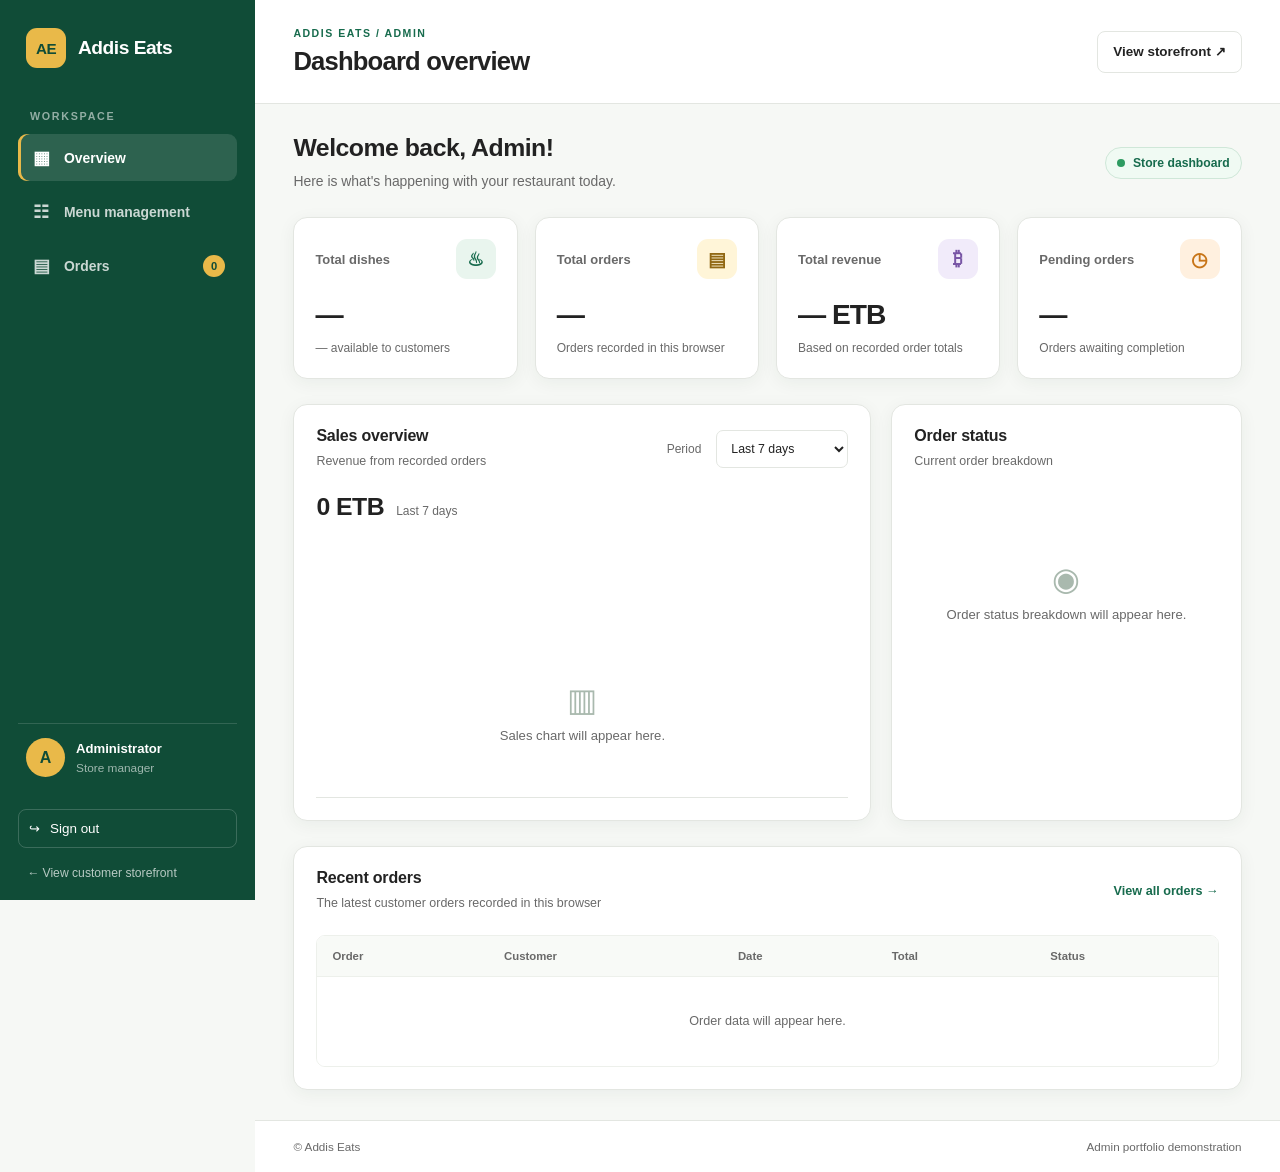
==== admin-dashboard.html @ 463037db "Build Addis Eats admin dashboard layout" ====
<!DOCTYPE html>
<html lang="en">
<head>
  <meta charset="UTF-8" />
  <meta name="viewport" content="width=device-width, initial-scale=1.0" />
  <meta
    name="description"
    content="Manage Addis Eats dishes, customer orders, and sales."
  />
  <meta name="theme-color" content="#176b4d" />

  <title>Admin Dashboard | Addis Eats</title>

  <link rel="stylesheet" href="css/admin.css" />
  <script src="js/admin.js" defer></script>
</head>

<body class="admin-dashboard-page">
  <div class="admin-dashboard-layout">

    <!-- SIDEBAR -->
    <aside class="dashboard-sidebar" id="dashboard-sidebar">
      <a class="admin-brand" href="index.html">
        <span class="brand-mark" aria-hidden="true">AE</span>
        <span>Addis Eats</span>
      </a>

      <div class="sidebar-label">WORKSPACE</div>

      <nav class="dashboard-nav" aria-label="Admin navigation">
        <a class="dashboard-nav-link active" href="#overview" data-admin-section="overview">
          <span aria-hidden="true">▦</span>
          <span>Overview</span>
        </a>

        <a class="dashboard-nav-link" href="#menu-management" data-admin-section="menu-management">
          <span aria-hidden="true">☷</span>
          <span>Menu management</span>
        </a>

        <a class="dashboard-nav-link" href="#order-management" data-admin-section="order-management">
          <span aria-hidden="true">▤</span>
          <span>Orders</span>
          <span class="sidebar-count" id="sidebar-pending-count">0</span>
        </a>
      </nav>

      <div class="sidebar-bottom">
        <div class="admin-profile">
          <div class="admin-avatar" aria-hidden="true">A</div>
          <div class="admin-profile-info">
            <strong id="sidebar-admin-name">Administrator</strong>
            <span>Store manager</span>
          </div>
        </div>

        <button class="sidebar-logout-button" id="admin-logout-button" type="button">
          <span aria-hidden="true">↪</span>
          Sign out
        </button>

        <a class="back-to-store-link" href="index.html">
          ← View customer storefront
        </a>
      </div>
    </aside>

    <!-- MAIN CONTENT -->
    <main class="dashboard-main">

      <header class="dashboard-topbar">
        <div class="dashboard-topbar-heading">
          <button
            class="mobile-menu-button"
            id="mobile-menu-button"
            type="button"
            aria-label="Open dashboard navigation"
            aria-controls="dashboard-sidebar"
            aria-expanded="false"
          >
            ☰
          </button>

          <div>
            <p class="eyebrow">ADDIS EATS / ADMIN</p>
            <h1 id="dashboard-page-title">Dashboard overview</h1>
          </div>
        </div>

        <div class="dashboard-topbar-actions">
          <span class="dashboard-date" id="dashboard-current-date"></span>
          <a class="view-store-button" href="index.html" target="_blank" rel="noopener noreferrer">
            View storefront ↗
          </a>
        </div>
      </header>

      <div class="dashboard-content">

        <!-- OVERVIEW -->
        <section
          class="admin-content-section active"
          id="overview"
          data-admin-panel="overview"
        >
          <div class="dashboard-welcome">
            <div>
              <h2>Welcome back, <span id="welcome-admin-name">Admin</span>!</h2>
              <p>Here is what's happening with your restaurant today.</p>
            </div>

            <span class="store-status">
              <span class="status-dot" aria-hidden="true"></span>
              Store dashboard
            </span>
          </div>

          <!-- SUMMARY CARDS -->
          <div class="dashboard-stats-grid">

            <article class="dashboard-stat-card">
              <div class="stat-card-top">
                <span class="stat-label">Total dishes</span>
                <span class="stat-icon green-icon" aria-hidden="true">♨</span>
              </div>
              <p class="stat-value" id="stat-total-dishes">—</p>
              <p class="stat-description">
                <span id="stat-active-dishes">—</span> available to customers
              </p>
            </article>

            <article class="dashboard-stat-card">
              <div class="stat-card-top">
                <span class="stat-label">Total orders</span>
                <span class="stat-icon gold-icon" aria-hidden="true">▤</span>
              </div>
              <p class="stat-value" id="stat-total-orders">—</p>
              <p class="stat-description">Orders recorded in this browser</p>
            </article>

            <article class="dashboard-stat-card">
              <div class="stat-card-top">
                <span class="stat-label">Total revenue</span>
                <span class="stat-icon purple-icon" aria-hidden="true">₿</span>
              </div>
              <p class="stat-value" id="stat-total-revenue">— ETB</p>
              <p class="stat-description">Based on recorded order totals</p>
            </article>

            <article class="dashboard-stat-card">
              <div class="stat-card-top">
                <span class="stat-label">Pending orders</span>
                <span class="stat-icon orange-icon" aria-hidden="true">◷</span>
              </div>
              <p class="stat-value" id="stat-pending-orders">—</p>
              <p class="stat-description">Orders awaiting completion</p>
            </article>

          </div>

          <!-- CHARTS -->
          <div class="dashboard-charts-grid">

            <article class="dashboard-panel sales-panel">
              <div class="panel-heading">
                <div>
                  <h3>Sales overview</h3>
                  <p>Revenue from recorded orders</p>
                </div>

                <label class="chart-filter-label" for="sales-chart-period">
                  Period
                </label>
                <select id="sales-chart-period">
                  <option value="7">Last 7 days</option>
                  <option value="30">Last 30 days</option>
                </select>
              </div>

              <div class="chart-summary">
                <p id="chart-total-revenue">0 ETB</p>
                <span id="chart-period-description">Last 7 days</span>
              </div>

              <div
                class="sales-chart"
                id="sales-chart"
                role="img"
                aria-label="Sales chart will appear when dashboard data is loaded"
              >
                <div class="chart-empty-state">
                  <span aria-hidden="true">▥</span>
                  <p>Sales chart will appear here.</p>
                </div>
              </div>
            </article>

            <article class="dashboard-panel order-status-panel">
              <div class="panel-heading">
                <div>
                  <h3>Order status</h3>
                  <p>Current order breakdown</p>
                </div>
              </div>

              <div
                class="order-status-chart"
                id="order-status-chart"
                role="img"
                aria-label="Order status chart will appear when dashboard data is loaded"
              >
                <div class="chart-empty-state">
                  <span aria-hidden="true">◉</span>
                  <p>Order status breakdown will appear here.</p>
                </div>
              </div>

              <div class="order-status-legend" id="order-status-legend"></div>
            </article>

          </div>

          <!-- RECENT ORDERS -->
          <article class="dashboard-panel recent-orders-panel">
            <div class="panel-heading">
              <div>
                <h3>Recent orders</h3>
                <p>The latest customer orders recorded in this browser</p>
              </div>

              <button
                class="text-action-button"
                type="button"
                data-open-admin-section="order-management"
              >
                View all orders →
              </button>
            </div>

            <div class="admin-table-wrapper">
              <table class="admin-table">
                <thead>
                  <tr>
                    <th scope="col">Order</th>
                    <th scope="col">Customer</th>
                    <th scope="col">Date</th>
                    <th scope="col">Total</th>
                    <th scope="col">Status</th>
                  </tr>
                </thead>
                <tbody id="recent-orders-table">
                  <tr>
                    <td colspan="5" class="table-empty-state">
                      Order data will appear here.
                    </td>
                  </tr>
                </tbody>
              </table>
            </div>
          </article>
        </section>

        <!-- MENU MANAGEMENT -->
        <section
          class="admin-content-section"
          id="menu-management"
          data-admin-panel="menu-management"
          hidden
        >
          <div class="section-intro">
            <div>
              <h2>Menu management</h2>
              <p>Add dishes, update prices, and control what customers can order.</p>
            </div>

            <button class="admin-primary-button" id="add-dish-button" type="button">
              <span aria-hidden="true">＋</span> Add dish
            </button>
          </div>

          <div class="menu-management-toolbar">
            <label class="admin-search-field">
              <span class="visually-hidden">Search dishes</span>
              <span aria-hidden="true">⌕</span>
              <input id="admin-menu-search" type="search" placeholder="Search dishes..." />
            </label>

            <label class="admin-select-field">
              <span class="visually-hidden">Filter dishes by category</span>
              <select id="admin-menu-category">
                <option value="all">All categories</option>
              </select>
            </label>

            <label class="admin-select-field">
              <span class="visually-hidden">Filter dishes by availability</span>
              <select id="admin-menu-availability">
                <option value="all">All availability</option>
                <option value="available">Available</option>
                <option value="disabled">Disabled</option>
              </select>
            </label>
          </div>

          <article class="dashboard-panel menu-table-panel">
            <div class="admin-table-wrapper">
              <table class="admin-table">
                <thead>
                  <tr>
                    <th scope="col">Dish</th>
                    <th scope="col">Category</th>
                    <th scope="col">Price</th>
                    <th scope="col">Availability</th>
                    <th scope="col">Actions</th>
                  </tr>
                </thead>
                <tbody id="admin-menu-table">
                  <tr>
                    <td colspan="5" class="table-empty-state">
                      Menu data will appear here.
                    </td>
                  </tr>
                </tbody>
              </table>
            </div>

            <div class="table-footer">
              <span id="admin-menu-count">0 dishes</span>
            </div>
          </article>
        </section>

        <!-- ORDER MANAGEMENT -->
        <section
          class="admin-content-section"
          id="order-management"
          data-admin-panel="order-management"
          hidden
        >
          <div class="section-intro">
            <div>
              <h2>Order management</h2>
              <p>Review orders and update their progress from preparation to delivery.</p>
            </div>

            <button class="admin-secondary-button" id="refresh-orders-button" type="button">
              ↻ Refresh orders
            </button>
          </div>

          <div class="order-management-summary">
            <div class="mini-summary-card">
              <span>Total orders</span>
              <strong id="orders-summary-total">0</strong>
            </div>
            <div class="mini-summary-card">
              <span>Pending</span>
              <strong id="orders-summary-pending">0</strong>
            </div>
            <div class="mini-summary-card">
              <span>Preparing</span>
              <strong id="orders-summary-preparing">0</strong>
            </div>
            <div class="mini-summary-card">
              <span>Completed</span>
              <strong id="orders-summary-completed">0</strong>
            </div>
          </div>

          <div class="menu-management-toolbar">
            <label class="admin-search-field">
              <span class="visually-hidden">Search orders</span>
              <span aria-hidden="true">⌕</span>
              <input id="admin-order-search" type="search" placeholder="Search order or customer..." />
            </label>

            <label class="admin-select-field">
              <span class="visually-hidden">Filter orders by status</span>
              <select id="admin-order-status-filter">
                <option value="all">All statuses</option>
                <option value="pending">Pending</option>
                <option value="preparing">Preparing</option>
                <option value="ready">Ready</option>
                <option value="delivered">Delivered</option>
                <option value="cancelled">Cancelled</option>
              </select>
            </label>
          </div>

          <article class="dashboard-panel orders-table-panel">
            <div class="admin-table-wrapper">
              <table class="admin-table">
                <thead>
                  <tr>
                    <th scope="col">Order</th>
                    <th scope="col">Customer</th>
                    <th scope="col">Items</th>
                    <th scope="col">Date</th>
                    <th scope="col">Total</th>
                    <th scope="col">Status</th>
                    <th scope="col">Update status</th>
                  </tr>
                </thead>
                <tbody id="admin-orders-table">
                  <tr>
                    <td colspan="7" class="table-empty-state">
                      Order data will appear here.
                    </td>
                  </tr>
                </tbody>
              </table>
            </div>
          </article>
        </section>

      </div>

      <footer class="dashboard-footer">
        <span>© <span id="dashboard-year"></span> Addis Eats</span>
        <span>Admin portfolio demonstration</span>
      </footer>
    </main>
  </div>

  <!-- ADD / EDIT DISH DIALOG -->
  <dialog class="admin-dialog" id="dish-dialog" aria-labelledby="dish-dialog-title">
    <form id="dish-form" class="admin-dialog-form">
      <div class="dialog-heading">
        <div>
          <p class="eyebrow">MENU MANAGEMENT</p>
          <h2 id="dish-dialog-title">Add a dish</h2>
        </div>

        <button
          class="dialog-close-button"
          id="close-dish-dialog"
          type="button"
          aria-label="Close dish form"
        >
          ×
        </button>
      </div>

      <input id="dish-id" name="id" type="hidden" />

      <div class="admin-field">
        <label for="dish-name">Dish name</label>
        <input id="dish-name" name="name" type="text" maxlength="100" required />
      </div>

      <div class="admin-field">
        <label for="dish-description">Description</label>
        <textarea id="dish-description" name="description" rows="3" maxlength="500" required></textarea>
      </div>

      <div class="admin-form-row">
        <div class="admin-field">
          <label for="dish-price">Price (ETB)</label>
          <input id="dish-price" name="price" type="number" min="0.01" step="0.01" required />
        </div>

        <div class="admin-field">
          <label for="dish-category">Category</label>
          <input
            id="dish-category"
            name="category"
            type="text"
            list="dish-category-options"
            maxlength="60"
            required
          />
          <datalist id="dish-category-options">
            <option value="fasting"></option>
            <option value="traditional"></option>
            <option value="breakfast"></option>
            <option value="snacks"></option>
            <option value="fast-food"></option>
            <option value="drinks"></option>
          </datalist>
        </div>
      </div>

      <div class="admin-field">
        <label for="dish-image">Image path or URL</label>
        <input
          id="dish-image"
          name="image"
          type="text"
          maxlength="500"
          placeholder="images/shiro.png"
          required
        />
        <p class="field-hint">Use an existing project image path, such as images/shiro.png.</p>
      </div>

      <label class="admin-checkbox-field">
        <input id="dish-spicy" name="spicy" type="checkbox" />
        <span>Mark this dish as spicy</span>
      </label>

      <div class="dialog-actions">
        <button class="admin-secondary-button" id="cancel-dish-button" type="button">
          Cancel
        </button>
        <button class="admin-primary-button" type="submit">
          Save dish
        </button>
      </div>
    </form>
  </dialog>

  <!-- FEEDBACK MESSAGE -->
  <div class="admin-toast" id="admin-toast" role="status" aria-live="polite" hidden></div>

</body>
</html>
---- css/admin.css ----
:root {
  --admin-green: #176b4d;
  --admin-green-dark: #104c37;
  --admin-green-light: #e8f3ed;
  --admin-gold: #e9b949;
  --admin-cream: #fffaf0;
  --admin-text: #222222;
  --admin-muted: #696969;
  --admin-border: #e3e6e1;
  --admin-white: #ffffff;
  --admin-danger: #b42318;
  --admin-danger-light: #fff1f0;
  --admin-orange: #c87518;
  --admin-purple: #7855a5;
  --admin-radius: 14px;
  --admin-shadow: 0 4px 18px rgba(25, 50, 35, 0.055);
}

* {
  box-sizing: border-box;
}

html {
  min-height: 100%;
  scroll-behavior: smooth;
}

body {
  min-height: 100vh;
  margin: 0;
  font-family: Arial, Helvetica, sans-serif;
  color: var(--admin-text);
  background: var(--admin-cream);
}

button,
input,
select,
textarea {
  font: inherit;
}

button,
select {
  cursor: pointer;
}

button:disabled {
  cursor: not-allowed;
  opacity: 0.65;
}

a {
  color: var(--admin-green);
  text-decoration: none;
}

a:hover {
  text-decoration: underline;
}

button:focus-visible,
a:focus-visible,
input:focus-visible,
select:focus-visible,
textarea:focus-visible {
  outline: 3px solid var(--admin-gold);
  outline-offset: 3px;
}

[hidden] {
  display: none !important;
}

.visually-hidden {
  position: absolute;
  width: 1px;
  height: 1px;
  padding: 0;
  overflow: hidden;
  clip: rect(0, 0, 0, 0);
  white-space: nowrap;
  border: 0;
}

/* =================================
   SHARED BRAND AND TEXT
================================= */

.admin-brand {
  display: inline-flex;
  align-items: center;
  gap: 12px;
  width: fit-content;
  color: var(--admin-white);
  font-size: 1.35rem;
  font-weight: 800;
  letter-spacing: -0.5px;
}

.admin-brand:hover {
  text-decoration: none;
}

.brand-mark {
  display: grid;
  width: 44px;
  height: 44px;
  flex-shrink: 0;
  place-items: center;
  border-radius: 13px;
  color: var(--admin-green-dark);
  background: var(--admin-gold);
  font-size: 0.95rem;
  font-weight: 900;
}

.eyebrow {
  margin: 0 0 14px;
  color: var(--admin-green);
  font-size: 0.75rem;
  font-weight: 800;
  letter-spacing: 2px;
}

/* =================================
   ADMIN LOGIN PAGE
================================= */

.admin-login-layout {
  display: grid;
  grid-template-columns: minmax(320px, 0.9fr) minmax(420px, 1.1fr);
  min-height: 100vh;
}

.admin-brand-panel {
  display: flex;
  flex-direction: column;
  justify-content: space-between;
  padding: 48px clamp(28px, 5vw, 76px);
  color: var(--admin-white);
  background:
    radial-gradient(
      circle at 85% 15%,
      rgba(233, 185, 73, 0.2),
      transparent 32%
    ),
    linear-gradient(145deg, var(--admin-green), var(--admin-green-dark));
}

.brand-message {
  max-width: 490px;
  margin: 70px 0;
}

.brand-message .eyebrow {
  color: var(--admin-gold);
}

.brand-message h1 {
  margin: 0 0 22px;
  font-size: clamp(2.5rem, 4vw, 4.2rem);
  line-height: 1.12;
  letter-spacing: -2px;
}

.brand-message > p:last-child {
  max-width: 390px;
  color: rgba(255, 255, 255, 0.8);
  font-size: 1.05rem;
  line-height: 1.8;
}

.brand-footer {
  margin: 0;
  color: rgba(255, 255, 255, 0.7);
  font-size: 0.84rem;
  line-height: 1.6;
}

.admin-form-panel {
  display: flex;
  flex-direction: column;
  align-items: center;
  justify-content: center;
  padding: 48px 28px 24px;
}

.admin-login-card {
  width: 100%;
  max-width: 430px;
}

.mobile-brand {
  display: none;
  margin-bottom: 35px;
  font-size: 0.9rem;
  font-weight: 700;
}

.admin-icon {
  display: grid;
  width: 54px;
  height: 54px;
  margin-bottom: 28px;
  place-items: center;
  border: 1px solid rgba(23, 107, 77, 0.18);
  border-radius: 16px;
  color: var(--admin-green);
  background: rgba(23, 107, 77, 0.08);
  font-size: 1.6rem;
  font-weight: 800;
}

.admin-login-card h2 {
  margin: 0 0 12px;
  font-size: clamp(1.8rem, 3vw, 2.3rem);
  letter-spacing: -1px;
}

.form-intro {
  margin: 0 0 26px;
  color: var(--admin-muted);
  font-size: 0.95rem;
  line-height: 1.7;
}

.admin-demo-box {
  margin-bottom: 26px;
  padding: 17px 19px;
  border: 1px solid rgba(23, 107, 77, 0.2);
  border-radius: 13px;
  background: rgba(23, 107, 77, 0.055);
}

.admin-demo-box p {
  margin: 7px 0;
  font-size: 0.9rem;
  line-height: 1.5;
}

.admin-demo-box .demo-heading {
  margin-top: 0;
  margin-bottom: 12px;
  color: var(--admin-green);
  font-weight: 800;
}

.admin-demo-box code {
  padding: 3px 7px;
  border-radius: 5px;
  background: rgba(23, 107, 77, 0.09);
  font-family: Consolas, monospace;
  font-size: 0.88rem;
  font-weight: 700;
  overflow-wrap: anywhere;
}

.admin-demo-box .demo-note {
  margin-top: 12px;
  margin-bottom: 0;
  color: var(--admin-muted);
  font-size: 0.78rem;
  line-height: 1.6;
}

.admin-field {
  min-width: 0;
  margin-bottom: 19px;
}

.admin-field label {
  display: block;
  margin-bottom: 8px;
  font-size: 0.88rem;
  font-weight: 700;
}

.admin-field input,
.admin-field select,
.admin-field textarea {
  display: block;
  width: 100%;
  min-height: 46px;
  padding: 12px 14px;
  border: 1px solid var(--admin-border);
  border-radius: 9px;
  outline: none;
  color: var(--admin-text);
  background: var(--admin-white);
  font-size: 0.92rem;
  transition: border-color 0.2s, box-shadow 0.2s;
}

.admin-field textarea {
  min-height: 95px;
  resize: vertical;
}

.admin-field input::placeholder,
.admin-search-field input::placeholder {
  color: #999999;
}

.admin-field input:focus,
.admin-field select:focus,
.admin-field textarea:focus {
  border-color: var(--admin-green);
  box-shadow: 0 0 0 3px rgba(23, 107, 77, 0.12);
}

.admin-submit-button {
  display: flex;
  align-items: center;
  justify-content: space-between;
  gap: 12px;
  width: 100%;
  min-height: 51px;
  margin-top: 8px;
  padding: 14px 17px;
  border: 0;
  border-radius: 9px;
  color: var(--admin-white);
  background: var(--admin-green);
  cursor: pointer;
  font-size: 0.94rem;
  font-weight: 800;
  transition: background 0.2s, transform 0.2s;
}

.admin-submit-button:hover {
  background: var(--admin-green-dark);
}

.admin-submit-button:active {
  transform: translateY(1px);
}

.admin-error {
  margin: 0 0 14px;
  padding: 11px 13px;
  border: 1px solid #f2c7c4;
  border-radius: 8px;
  color: var(--admin-danger);
  background: var(--admin-danger-light);
  font-size: 0.88rem;
  line-height: 1.5;
}

.admin-back-link {
  margin: 25px 0 0;
  color: var(--admin-muted);
  font-size: 0.85rem;
  line-height: 1.7;
  text-align: center;
}

.admin-back-link a {
  font-weight: 700;
}

.security-note {
  margin: 42px 0 0;
  color: var(--admin-muted);
  font-size: 0.76rem;
  text-align: center;
}

/* =================================
   DASHBOARD LAYOUT
================================= */

.admin-dashboard-page {
  background: #f6f8f5;
}

.admin-dashboard-layout {
  display: grid;
  grid-template-columns: 255px minmax(0, 1fr);
  min-height: 100vh;
}

.dashboard-sidebar {
  position: sticky;
  top: 0;
  display: flex;
  flex-direction: column;
  align-self: start;
  width: 255px;
  height: 100vh;
  padding: 28px 18px 20px;
  overflow-y: auto;
  color: var(--admin-white);
  background: var(--admin-green-dark);
}

.dashboard-sidebar .admin-brand {
  margin: 0 8px 42px;
  font-size: 1.2rem;
}

.dashboard-sidebar .brand-mark {
  width: 40px;
  height: 40px;
  border-radius: 11px;
}

.sidebar-label {
  margin: 0 12px 12px;
  color: rgba(255, 255, 255, 0.55);
  font-size: 0.67rem;
  font-weight: 800;
  letter-spacing: 1.7px;
}

.dashboard-nav {
  display: grid;
  gap: 7px;
}

.dashboard-nav-link {
  display: flex;
  align-items: center;
  gap: 12px;
  min-height: 47px;
  padding: 12px;
  border-radius: 9px;
  color: rgba(255, 255, 255, 0.78);
  font-size: 0.87rem;
  font-weight: 600;
  transition: color 0.2s, background 0.2s;
}

.dashboard-nav-link > span:first-child {
  display: grid;
  width: 22px;
  place-items: center;
  font-size: 1.15rem;
}

.dashboard-nav-link:hover,
.dashboard-nav-link.active {
  color: var(--admin-white);
  background: rgba(255, 255, 255, 0.12);
  text-decoration: none;
}

.dashboard-nav-link.active {
  box-shadow: inset 3px 0 0 var(--admin-gold);
}

.sidebar-count {
  display: grid;
  min-width: 22px;
  height: 22px;
  margin-left: auto;
  padding: 0 5px;
  place-items: center;
  border-radius: 20px;
  color: var(--admin-green-dark);
  background: var(--admin-gold);
  font-size: 0.7rem;
  font-weight: 800;
}

.sidebar-bottom {
  display: grid;
  gap: 18px;
  margin-top: auto;
  padding-top: 30px;
}

.admin-profile {
  display: flex;
  align-items: center;
  gap: 11px;
  padding: 14px 8px;
  border-top: 1px solid rgba(255, 255, 255, 0.14);
}

.admin-avatar {
  display: grid;
  width: 39px;
  height: 39px;
  flex-shrink: 0;
  place-items: center;
  border-radius: 50%;
  color: var(--admin-green-dark);
  background: var(--admin-gold);
  font-weight: 900;
}

.admin-profile-info {
  display: grid;
  gap: 5px;
  min-width: 0;
}

.admin-profile-info strong {
  overflow: hidden;
  color: var(--admin-white);
  font-size: 0.82rem;
  text-overflow: ellipsis;
  white-space: nowrap;
}

.admin-profile-info span {
  color: rgba(255, 255, 255, 0.6);
  font-size: 0.74rem;
}

.sidebar-logout-button {
  display: flex;
  align-items: center;
  gap: 10px;
  padding: 11px 10px;
  border: 1px solid rgba(255, 255, 255, 0.18);
  border-radius: 8px;
  color: var(--admin-white);
  background: transparent;
  text-align: left;
  font-size: 0.84rem;
}

.sidebar-logout-button:hover {
  background: rgba(255, 255, 255, 0.1);
}

.back-to-store-link {
  padding: 0 9px;
  color: rgba(255, 255, 255, 0.7);
  font-size: 0.76rem;
}

.back-to-store-link:hover {
  color: var(--admin-white);
}

.dashboard-main {
  display: flex;
  flex-direction: column;
  min-width: 0;
  min-height: 100vh;
}

.dashboard-topbar {
  display: flex;
  align-items: center;
  justify-content: space-between;
  gap: 20px;
  min-height: 104px;
  padding: 22px clamp(22px, 3vw, 44px);
  border-bottom: 1px solid var(--admin-border);
  background: var(--admin-white);
}

.dashboard-topbar-heading {
  display: flex;
  align-items: center;
  gap: 14px;
  min-width: 0;
}

.dashboard-topbar .eyebrow {
  margin-bottom: 8px;
  font-size: 0.66rem;
  letter-spacing: 1.5px;
}

.dashboard-topbar h1 {
  margin: 0;
  font-size: clamp(1.35rem, 2vw, 1.8rem);
  letter-spacing: -0.8px;
}

.dashboard-topbar-actions {
  display: flex;
  align-items: center;
  justify-content: flex-end;
  gap: 15px;
}

.dashboard-date {
  color: var(--admin-muted);
  font-size: 0.8rem;
  white-space: nowrap;
}

.view-store-button,
.admin-secondary-button,
.admin-primary-button {
  display: inline-flex;
  align-items: center;
  justify-content: center;
  gap: 8px;
  min-height: 42px;
  padding: 10px 15px;
  border: 1px solid transparent;
  border-radius: 8px;
  font-size: 0.84rem;
  font-weight: 700;
  transition: background 0.2s, border-color 0.2s;
}

.view-store-button {
  border-color: var(--admin-border);
  color: var(--admin-text);
  background: var(--admin-white);
  white-space: nowrap;
}

.view-store-button:hover,
.admin-secondary-button:hover {
  border-color: #b7c8bd;
  background: #f6f8f5;
  text-decoration: none;
}

.admin-primary-button {
  border-color: var(--admin-green);
  color: var(--admin-white);
  background: var(--admin-green);
}

.admin-primary-button:hover {
  border-color: var(--admin-green-dark);
  background: var(--admin-green-dark);
}

.admin-secondary-button {
  border-color: var(--admin-border);
  color: var(--admin-text);
  background: var(--admin-white);
}

.mobile-menu-button {
  display: none;
  width: 42px;
  height: 42px;
  flex-shrink: 0;
  border: 1px solid var(--admin-border);
  border-radius: 8px;
  color: var(--admin-text);
  background: var(--admin-white);
  font-size: 1.15rem;
}

.dashboard-content {
  display: grid;
  gap: 26px;
  width: 100%;
  max-width: 1700px;
  margin: 0 auto;
  padding: 30px clamp(18px, 3vw, 44px);
}

.admin-content-section {
  display: grid;
  gap: 25px;
  min-width: 0;
}

.admin-content-section[hidden] {
  display: none !important;
}

.dashboard-welcome {
  display: flex;
  align-items: center;
  justify-content: space-between;
  gap: 20px;
}

.dashboard-welcome h2,
.section-intro h2 {
  margin: 0 0 8px;
  font-size: clamp(1.2rem, 2vw, 1.55rem);
  letter-spacing: -0.5px;
}

.dashboard-welcome p,
.section-intro p {
  margin: 0;
  color: var(--admin-muted);
  font-size: 0.87rem;
  line-height: 1.6;
}

.store-status {
  display: inline-flex;
  align-items: center;
  gap: 8px;
  padding: 8px 11px;
  border: 1px solid #cfe7d8;
  border-radius: 30px;
  color: var(--admin-green);
  background: #f0faf3;
  font-size: 0.76rem;
  font-weight: 700;
  white-space: nowrap;
}

.status-dot {
  width: 8px;
  height: 8px;
  border-radius: 50%;
  background: #2e9b61;
}

/* =================================
   SUMMARY CARDS
================================= */

.dashboard-stats-grid {
  display: grid;
  grid-template-columns: repeat(4, minmax(0, 1fr));
  gap: 17px;
}

.dashboard-stat-card {
  min-width: 0;
  padding: 21px;
  border: 1px solid var(--admin-border);
  border-radius: var(--admin-radius);
  background: var(--admin-white);
  box-shadow: var(--admin-shadow);
}

.stat-card-top {
  display: flex;
  align-items: center;
  justify-content: space-between;
  gap: 10px;
}

.stat-label {
  color: var(--admin-muted);
  font-size: 0.81rem;
  font-weight: 600;
}

.stat-icon {
  display: grid;
  width: 40px;
  height: 40px;
  flex-shrink: 0;
  place-items: center;
  border-radius: 11px;
  font-size: 1.2rem;
  font-weight: 800;
}

.green-icon {
  color: var(--admin-green);
  background: #e9f5ee;
}

.gold-icon {
  color: #916813;
  background: #fff5d8;
}

.purple-icon {
  color: var(--admin-purple);
  background: #f1ebfa;
}

.orange-icon {
  color: var(--admin-orange);
  background: #fff0df;
}

.stat-value {
  margin: 20px 0 8px;
  overflow-wrap: anywhere;
  font-size: clamp(1.5rem, 2.2vw, 2rem);
  font-weight: 800;
  letter-spacing: -1px;
}

.stat-description {
  margin: 0;
  color: var(--admin-muted);
  font-size: 0.75rem;
  line-height: 1.5;
}

/* =================================
   DASHBOARD PANELS AND CHARTS
================================= */

.dashboard-charts-grid {
  display: grid;
  grid-template-columns: minmax(0, 1.65fr) minmax(260px, 1fr);
  gap: 20px;
  align-items: stretch;
}

.dashboard-panel {
  min-width: 0;
  border: 1px solid var(--admin-border);
  border-radius: var(--admin-radius);
  background: var(--admin-white);
  box-shadow: var(--admin-shadow);
}

.sales-panel,
.order-status-panel,
.recent-orders-panel {
  padding: 22px;
}

.panel-heading {
  display: flex;
  align-items: center;
  justify-content: space-between;
  gap: 15px;
}

.panel-heading h3 {
  margin: 0 0 7px;
  font-size: 1rem;
  letter-spacing: -0.2px;
}

.panel-heading p {
  margin: 0;
  color: var(--admin-muted);
  font-size: 0.78rem;
  line-height: 1.5;
}

.chart-filter-label {
  margin-left: auto;
  color: var(--admin-muted);
  font-size: 0.75rem;
}

.panel-heading select,
.admin-select-field select {
  min-height: 38px;
  padding: 8px 30px 8px 10px;
  border: 1px solid var(--admin-border);
  border-radius: 7px;
  color: var(--admin-text);
  background: var(--admin-white);
  font-size: 0.77rem;
}

.chart-summary {
  display: flex;
  align-items: baseline;
  gap: 12px;
  margin-top: 22px;
}

.chart-summary p {
  margin: 0;
  font-size: 1.55rem;
  font-weight: 800;
  letter-spacing: -0.5px;
}

.chart-summary span {
  color: var(--admin-muted);
  font-size: 0.75rem;
}

.sales-chart {
  display: flex;
  flex-direction: column;
  justify-content: flex-end;
  min-height: 255px;
  margin-top: 22px;
  padding: 12px 4px 0;
  border-bottom: 1px solid var(--admin-border);
}

.chart-empty-state {
  display: flex;
  flex-direction: column;
  align-items: center;
  justify-content: center;
  gap: 9px;
  min-height: 170px;
  color: var(--admin-muted);
  text-align: center;
}

.chart-empty-state > span {
  color: #a9b9ae;
  font-size: 2rem;
}

.chart-empty-state p {
  margin: 0;
  font-size: 0.82rem;
}

.sales-chart-bars {
  display: grid;
  grid-template-columns: repeat(var(--bar-count, 7), minmax(0, 1fr));
  align-items: end;
  gap: clamp(5px, 1.3vw, 15px);
  width: 100%;
  height: 235px;
}

.sales-bar-group {
  display: flex;
  flex-direction: column;
  align-items: center;
  justify-content: flex-end;
  gap: 9px;
  height: 100%;
  min-width: 0;
}

.sales-bar-value {
  max-width: 100%;
  overflow: hidden;
  color: var(--admin-muted);
  font-size: 0.66rem;
  text-overflow: ellipsis;
  white-space: nowrap;
}

.sales-bar-track {
  display: flex;
  align-items: flex-end;
  justify-content: center;
  width: 100%;
  height: 175px;
}

.sales-bar {
  width: min(100%, 34px);
  min-height: 3px;
  border-radius: 6px 6px 0 0;
  background: linear-gradient(180deg, #49a67b, var(--admin-green));
  transition: height 0.3s ease;
}

.sales-bar-group time,
.sales-bar-label {
  color: var(--admin-muted);
  font-size: 0.68rem;
  text-align: center;
  overflow-wrap: anywhere;
}

.order-status-chart {
  display: flex;
  flex-direction: column;
  align-items: center;
  justify-content: center;
  min-height: 230px;
  padding: 20px 0 10px;
}

.status-chart-ring {
  display: grid;
  width: 156px;
  height: 156px;
  flex-shrink: 0;
  place-items: center;
  border-radius: 50%;
  background: conic-gradient(
    var(--admin-green) 0deg,
    var(--admin-green) 90deg,
    #e6c15d 90deg,
    #e6c15d 180deg,
    #79a7d8 180deg,
    #79a7d8 270deg,
    #d9dfda 270deg,
    #d9dfda 360deg
  );
}

.status-chart-hole {
  display: flex;
  flex-direction: column;
  align-items: center;
  justify-content: center;
  width: 112px;
  height: 112px;
  border-radius: 50%;
  background: var(--admin-white);
}

.status-chart-hole strong {
  font-size: 1.7rem;
  letter-spacing: -0.7px;
}

.status-chart-hole span {
  margin-top: 4px;
  color: var(--admin-muted);
  font-size: 0.72rem;
}

.order-status-legend {
  display: grid;
  gap: 13px;
  margin-top: 10px;
}

.status-legend-item {
  display: flex;
  align-items: center;
  gap: 9px;
  color: var(--admin-muted);
  font-size: 0.78rem;
}

.status-legend-dot {
  width: 9px;
  height: 9px;
  flex-shrink: 0;
  border-radius: 3px;
}

.status-legend-item strong {
  margin-left: auto;
  color: var(--admin-text);
  font-size: 0.8rem;
}

/* =================================
   TABLES
================================= */

.admin-table-wrapper {
  width: 100%;
  margin-top: 22px;
  overflow-x: auto;
  border: 1px solid #edf0eb;
  border-radius: 9px;
}

.admin-table {
  width: 100%;
  border-collapse: collapse;
  background: var(--admin-white);
  text-align: left;
}

.admin-table th,
.admin-table td {
  padding: 14px 15px;
  border-bottom: 1px solid #edf0eb;
  font-size: 0.79rem;
  vertical-align: middle;
}

.admin-table th {
  color: var(--admin-muted);
  background: #f8faf7;
  font-size: 0.71rem;
  font-weight: 800;
  white-space: nowrap;
}

.admin-table tbody tr:last-child td {
  border-bottom: 0;
}

.admin-table tbody tr:hover {
  background: #fbfcfa;
}

.admin-table td {
  line-height: 1.5;
}

.admin-table td strong {
  color: var(--admin-text);
}

.table-empty-state {
  padding: 35px 18px !important;
  color: var(--admin-muted);
  text-align: center;
}

.text-action-button {
  padding: 8px 0;
  border: 0;
  color: var(--admin-green);
  background: transparent;
  font-size: 0.79rem;
  font-weight: 800;
  white-space: nowrap;
}

.text-action-button:hover {
  text-decoration: underline;
}

.table-footer {
  display: flex;
  align-items: center;
  justify-content: space-between;
  gap: 12px;
  padding-top: 16px;
  color: var(--admin-muted);
  font-size: 0.77rem;
}

/* Table contents created by JavaScript */

.admin-dish-cell {
  display: flex;
  align-items: center;
  gap: 11px;
  min-width: 160px;
}

.admin-dish-image {
  width: 45px;
  height: 45px;
  flex-shrink: 0;
  border-radius: 8px;
  object-fit: cover;
  background: #f0f2ed;
}

.admin-dish-info {
  display: grid;
  gap: 4px;
  min-width: 0;
}

.admin-dish-info strong {
  font-size: 0.81rem;
}

.admin-dish-info span {
  color: var(--admin-muted);
  font-size: 0.7rem;
}

.admin-category-label {
  display: inline-block;
  padding: 5px 8px;
  border-radius: 5px;
  color: #4d6254;
  background: #eef3ed;
  font-size: 0.7rem;
  text-transform: capitalize;
  white-space: nowrap;
}

.admin-status-badge {
  display: inline-flex;
  align-items: center;
  gap: 6px;
  padding: 6px 9px;
  border-radius: 30px;
  font-size: 0.7rem;
  font-weight: 800;
  white-space: nowrap;
}

.admin-status-badge::before {
  width: 6px;
  height: 6px;
  border-radius: 50%;
  background: currentColor;
  content: "";
}

.status-pending {
  color: #93620a;
  background: #fff5d8;
}

.status-preparing {
  color: #7855a5;
  background: #f1ebfa;
}

.status-ready {
  color: #2867a7;
  background: #e8f2ff;
}

.status-delivered,
.status-completed,
.status-available {
  color: #217346;
  background: #e7f5eb;
}

.status-cancelled,
.status-disabled {
  color: var(--admin-danger);
  background: var(--admin-danger-light);
}

.status-default {
  color: #58645c;
  background: #edf0ed;
}

.admin-row-actions {
  display: flex;
  align-items: center;
  gap: 7px;
  flex-wrap: wrap;
}

.admin-small-button {
  min-height: 32px;
  padding: 7px 9px;
  border: 1px solid var(--admin-border);
  border-radius: 6px;
  color: var(--admin-text);
  background: var(--admin-white);
  font-size: 0.72rem;
  font-weight: 700;
}

.admin-small-button:hover {
  border-color: #afc8b7;
  background: #f5f8f4;
}

.admin-small-button.danger {
  border-color: #f0d0cd;
  color: var(--admin-danger);
}

.admin-small-button.danger:hover {
  background: var(--admin-danger-light);
}

.admin-small-button.primary {
  border-color: var(--admin-green);
  color: var(--admin-white);
  background: var(--admin-green);
}

.admin-inline-select {
  min-height: 34px;
  max-width: 145px;
  padding: 6px 8px;
  border: 1px solid var(--admin-border);
  border-radius: 6px;
  color: var(--admin-text);
  background: var(--admin-white);
  font-size: 0.73rem;
}

/* =================================
   MENU AND ORDER MANAGEMENT
================================= */

.section-intro {
  display: flex;
  align-items: center;
  justify-content: space-between;
  gap: 20px;
}

.menu-management-toolbar {
  display: flex;
  align-items: center;
  gap: 12px;
  flex-wrap: wrap;
}

.admin-search-field {
  display: flex;
  align-items: center;
  gap: 9px;
  min-width: 210px;
  min-height: 42px;
  flex: 1 1 250px;
  padding: 0 12px;
  border: 1px solid var(--admin-border);
  border-radius: 8px;
  color: var(--admin-muted);
  background: var(--admin-white);
}

.admin-search-field > span:not(.visually-hidden) {
  font-size: 1.2rem;
}

.admin-search-field input {
  width: 100%;
  min-width: 0;
  border: 0;
  outline: none;
  color: var(--admin-text);
  background: transparent;
  font-size: 0.83rem;
}

.admin-search-field:focus-within {
  border-color: var(--admin-green);
  box-shadow: 0 0 0 3px rgba(23, 107, 77, 0.1);
}

.admin-select-field select {
  min-height: 42px;
  font-size: 0.8rem;
}

.menu-table-panel,
.orders-table-panel {
  padding: 0 20px 18px;
}

.menu-table-panel .admin-table-wrapper,
.orders-table-panel .admin-table-wrapper {
  margin-top: 20px;
}

.menu-table-panel .admin-table,
.orders-table-panel .admin-table {
  min-width: 700px;
}

.orders-table-panel .admin-table {
  min-width: 950px;
}

.order-management-summary {
  display: grid;
  grid-template-columns: repeat(4, minmax(0, 1fr));
  gap: 14px;
}

.mini-summary-card {
  display: grid;
  gap: 12px;
  padding: 19px;
  border: 1px solid var(--admin-border);
  border-radius: 11px;
  background: var(--admin-white);
}

.mini-summary-card span {
  color: var(--admin-muted);
  font-size: 0.79rem;
}

.mini-summary-card strong {
  font-size: 1.55rem;
  letter-spacing: -0.5px;
}

/* =================================
   ADD / EDIT DISH DIALOG
================================= */

.admin-dialog {
  width: min(560px, calc(100% - 28px));
  max-width: 560px;
  max-height: min(90vh, 850px);
  padding: 0;
  overflow-y: auto;
  border: 1px solid var(--admin-border);
  border-radius: 16px;
  color: var(--admin-text);
  background: var(--admin-white);
  box-shadow: 0 24px 80px rgba(0, 0, 0, 0.2);
}

.admin-dialog::backdrop {
  background: rgba(13, 31, 22, 0.58);
  backdrop-filter: blur(3px);
}

.admin-dialog-form {
  padding: 27px;
}

.dialog-heading {
  display: flex;
  align-items: flex-start;
  justify-content: space-between;
  gap: 20px;
  margin-bottom: 26px;
}

.dialog-heading .eyebrow {
  margin-bottom: 8px;
  font-size: 0.67rem;
}

.dialog-heading h2 {
  margin: 0;
  font-size: 1.45rem;
  letter-spacing: -0.5px;
}

.dialog-close-button {
  display: grid;
  width: 37px;
  height: 37px;
  flex-shrink: 0;
  place-items: center;
  border: 1px solid var(--admin-border);
  border-radius: 8px;
  color: var(--admin-muted);
  background: var(--admin-white);
  font-size: 1.4rem;
}

.dialog-close-button:hover {
  color: var(--admin-text);
  background: #f4f6f3;
}

.admin-form-row {
  display: grid;
  grid-template-columns: repeat(2, minmax(0, 1fr));
  gap: 14px;
}

.field-hint {
  margin: 7px 0 0;
  color: var(--admin-muted);
  font-size: 0.73rem;
  line-height: 1.5;
}

.admin-checkbox-field {
  display: flex;
  align-items: center;
  gap: 10px;
  margin: 4px 0 24px;
  color: var(--admin-text);
  font-size: 0.85rem;
  font-weight: 600;
  cursor: pointer;
}

.admin-checkbox-field input {
  width: 17px;
  height: 17px;
  accent-color: var(--admin-green);
}

.dialog-actions {
  display: flex;
  justify-content: flex-end;
  gap: 10px;
  padding-top: 18px;
  border-top: 1px solid #edf0eb;
}

.dialog-actions .admin-primary-button,
.dialog-actions .admin-secondary-button {
  min-width: 105px;
}

/* =================================
   TOAST AND FOOTER
================================= */

.admin-toast {
  position: fixed;
  right: 24px;
  bottom: 24px;
  z-index: 1000;
  max-width: min(420px, calc(100vw - 32px));
  padding: 14px 18px;
  border: 1px solid #cfe7d8;
  border-radius: 10px;
  color: var(--admin-green-dark);
  background: #f0faf3;
  box-shadow: 0 10px 35px rgba(0, 0, 0, 0.13);
  font-size: 0.86rem;
  line-height: 1.5;
}

.admin-toast.error {
  border-color: #f0d0cd;
  color: var(--admin-danger);
  background: var(--admin-danger-light);
}

.dashboard-footer {
  display: flex;
  align-items: center;
  justify-content: space-between;
  gap: 12px;
  margin-top: auto;
  padding: 19px clamp(22px, 3vw, 44px);
  border-top: 1px solid var(--admin-border);
  color: var(--admin-muted);
  background: var(--admin-white);
  font-size: 0.73rem;
}

/* =================================
   RESPONSIVE: TABLET
================================= */

@media (max-width: 1200px) {
  .admin-dashboard-layout {
    grid-template-columns: 220px minmax(0, 1fr);
  }

  .dashboard-sidebar {
    width: 220px;
  }

  .dashboard-stats-grid {
    grid-template-columns: repeat(2, minmax(0, 1fr));
  }

  .dashboard-charts-grid {
    grid-template-columns: minmax(0, 1.3fr) minmax(230px, 1fr);
  }

  .dashboard-stat-card {
    padding: 18px;
  }

  .dashboard-date {
    display: none;
  }
}

@media (max-width: 900px) {
  .admin-dashboard-layout {
    grid-template-columns: 1fr;
  }

  .dashboard-sidebar {
    position: fixed;
    top: 0;
    bottom: 0;
    left: 0;
    z-index: 100;
    width: 270px;
    max-width: calc(100vw - 55px);
    height: 100dvh;
    transform: translateX(-105%);
    transition: transform 0.25s ease;
    box-shadow: 12px 0 35px rgba(0, 0, 0, 0.15);
  }

  .dashboard-sidebar.mobile-open {
    transform: translateX(0);
  }

  .dashboard-main {
    grid-column: 1;
  }

  .mobile-menu-button {
    display: inline-grid;
    place-items: center;
  }

  .dashboard-charts-grid {
    grid-template-columns: 1fr;
  }

  .order-status-chart {
    min-height: 200px;
  }

  .order-status-legend {
    max-width: 420px;
    width: 100%;
    margin: 0 auto;
  }
}

/* =================================
   RESPONSIVE: MOBILE
================================= */

@media (max-width: 600px) {
  .admin-login-layout {
    grid-template-columns: 1fr;
  }

  .admin-brand-panel {
    min-height: auto;
    padding: 23px 22px;
  }

  .brand-message {
    margin: 36px 0 10px;
  }

  .brand-message h1 {
    font-size: 2.2rem;
    letter-spacing: -1px;
  }

  .brand-message > p:last-child {
    font-size: 0.9rem;
    line-height: 1.65;
  }

  .brand-footer {
    display: none;
  }

  .admin-form-panel {
    padding: 32px 22px 22px;
  }

  .admin-login-card h2 {
    font-size: 1.8rem;
  }

  .dashboard-topbar {
    align-items: flex-start;
    min-height: 85px;
    padding: 17px 15px;
  }

  .dashboard-topbar-heading {
    gap: 10px;
  }

  .dashboard-topbar .eyebrow {
    font-size: 0.59rem;
    letter-spacing: 1px;
  }

  .dashboard-topbar h1 {
    font-size: 1.2rem;
  }

  .dashboard-topbar-actions {
    gap: 0;
  }

  .view-store-button {
    min-height: 36px;
    padding: 8px 9px;
    font-size: 0.72rem;
  }

  .dashboard-content {
    gap: 20px;
    padding: 22px 14px;
  }

  .dashboard-welcome,
  .section-intro {
    align-items: flex-start;
    flex-direction: column;
    gap: 14px;
  }

  .dashboard-welcome h2,
  .section-intro h2 {
    font-size: 1.25rem;
  }

  .dashboard-welcome p,
  .section-intro p {
    font-size: 0.82rem;
  }

  .dashboard-stats-grid {
    gap: 11px;
  }

  .dashboard-stat-card {
    padding: 14px;
  }

  .stat-label {
    font-size: 0.73rem;
  }

  .stat-icon {
    width: 33px;
    height: 33px;
    border-radius: 9px;
    font-size: 1rem;
  }

  .stat-value {
    margin: 16px 0 7px;
    font-size: clamp(1.3rem, 6vw, 1.7rem);
  }

  .stat-description {
    font-size: 0.69rem;
  }

  .sales-panel,
  .order-status-panel,
  .recent-orders-panel {
    padding: 16px;
  }

  .panel-heading {
    flex-wrap: wrap;
    gap: 10px;
  }

  .panel-heading h3 {
    font-size: 0.95rem;
  }

  .panel-heading p {
    font-size: 0.73rem;
  }

  .chart-filter-label {
    margin-left: 0;
  }

  .panel-heading select {
    max-width: 125px;
  }

  .chart-summary {
    flex-wrap: wrap;
    gap: 7px;
  }

  .chart-summary p {
    font-size: 1.35rem;
  }

  .sales-chart {
    min-height: 220px;
  }

  .sales-chart-bars {
    height: 205px;
    gap: 4px;
  }

  .sales-bar-track {
    height: 150px;
  }

  .sales-bar-value {
    font-size: 0.58rem;
  }

  .sales-bar-group time,
  .sales-bar-label {
    font-size: 0.6rem;
  }

  .section-intro > .admin-primary-button,
  .section-intro > .admin-secondary-button {
    width: 100%;
  }

  .menu-management-toolbar {
    align-items: stretch;
  }

  .admin-search-field {
    flex-basis: 100%;
  }

  .admin-select-field {
    flex: 1 1 0;
    min-width: 0;
  }

  .admin-select-field select {
    width: 100%;
    max-width: 100%;
  }

  .menu-table-panel,
  .orders-table-panel {
    padding: 0 12px 14px;
  }

  .order-management-summary {
    grid-template-columns: repeat(2, minmax(0, 1fr));
    gap: 10px;
  }

  .mini-summary-card {
    gap: 9px;
    padding: 14px;
  }

  .mini-summary-card span {
    font-size: 0.74rem;
  }

  .mini-summary-card strong {
    font-size: 1.4rem;
  }

  .admin-dialog-form {
    padding: 20px;
  }

  .admin-form-row {
    grid-template-columns: 1fr;
    gap: 0;
  }

  .dialog-heading h2 {
    font-size: 1.3rem;
  }

  .dashboard-footer {
    align-items: flex-start;
    flex-direction: column;
    padding: 16px;
  }

  .admin-toast {
    right: 12px;
    bottom: 12px;
  }
}

@media (prefers-reduced-motion: reduce) {
  *,
  *::before,
  *::after {
    scroll-behavior: auto !important;
    transition-duration: 0.01ms !important;
    animation-duration: 0.01ms !important;
    animation-iteration-count: 1 !important;
  }
}
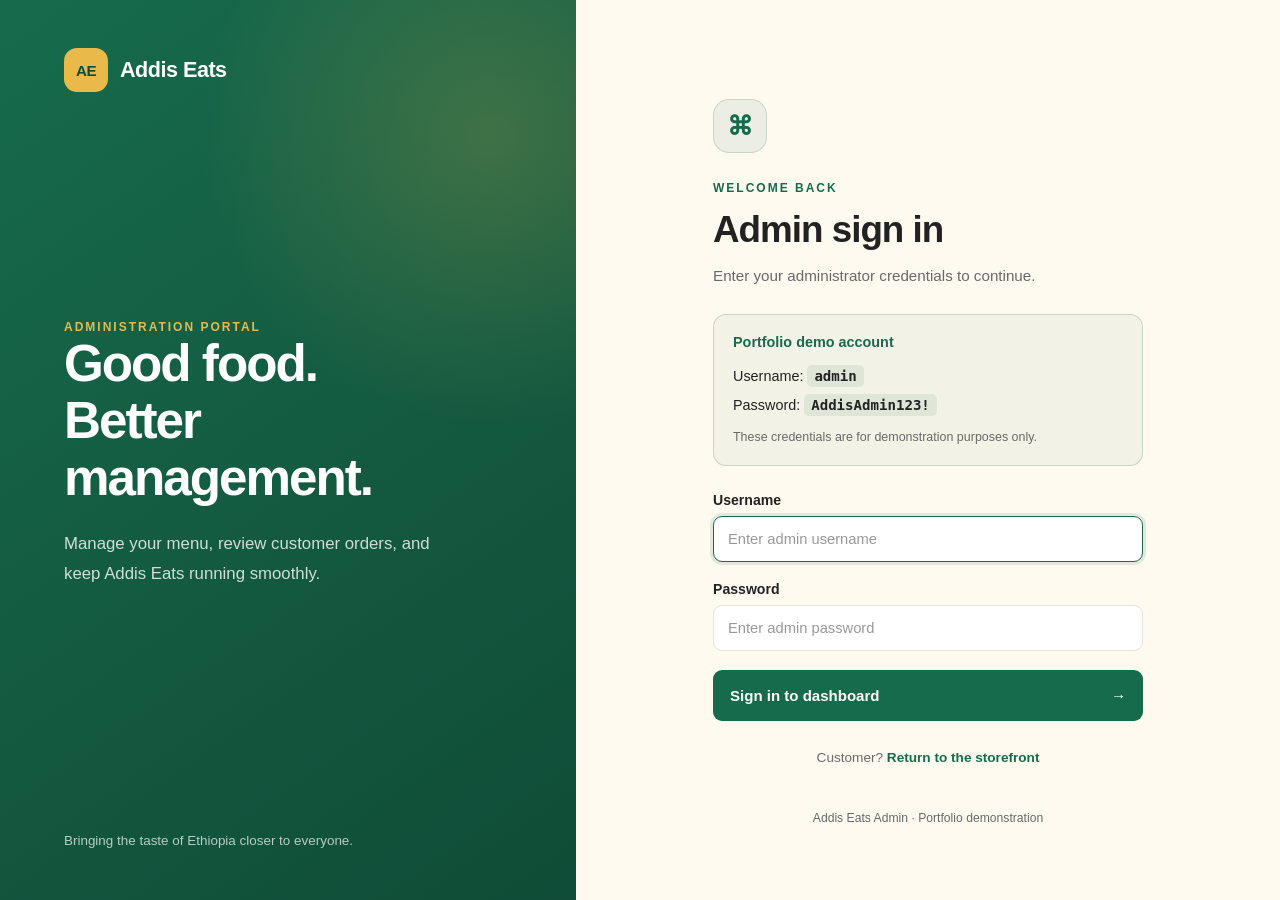
==== commit 2a1e6c8d: "Polish admin dashboard and menu management" ====
--- a/admin-dashboard.html
+++ b/admin-dashboard.html
@@ -1,13 +1,9 @@
-
 <!DOCTYPE html>
 <html lang="en">
 <head>
   <meta charset="UTF-8" />
   <meta name="viewport" content="width=device-width, initial-scale=1.0" />
-  <meta
-    name="description"
-    content="Manage Addis Eats dishes, customer orders, and sales."
-  />
+  <meta name="description" content="Manage Addis Eats dishes, customer orders, and sales." />
   <meta name="theme-color" content="#176b4d" />
 
   <title>Admin Dashboard | Addis Eats</title>
@@ -60,15 +56,12 @@
           Sign out
         </button>
 
-        <a class="back-to-store-link" href="index.html">
-          ← View customer storefront
-        </a>
+        <a class="back-to-store-link" href="index.html">← View customer storefront</a>
       </div>
     </aside>
 
     <!-- MAIN CONTENT -->
     <main class="dashboard-main">
-
       <header class="dashboard-topbar">
         <div class="dashboard-topbar-heading">
           <button
@@ -78,9 +71,7 @@
             aria-label="Open dashboard navigation"
             aria-controls="dashboard-sidebar"
             aria-expanded="false"
-          >
-            ☰
-          </button>
+          >☰</button>
 
           <div>
             <p class="eyebrow">ADDIS EATS / ADMIN</p>
@@ -99,11 +90,7 @@
       <div class="dashboard-content">
 
         <!-- OVERVIEW -->
-        <section
-          class="admin-content-section active"
-          id="overview"
-          data-admin-panel="overview"
-        >
+        <section class="admin-content-section active" id="overview" data-admin-panel="overview">
           <div class="dashboard-welcome">
             <div>
               <h2>Welcome back, <span id="welcome-admin-name">Admin</span>!</h2>
@@ -116,18 +103,14 @@
             </span>
           </div>
 
-          <!-- SUMMARY CARDS -->
           <div class="dashboard-stats-grid">
-
             <article class="dashboard-stat-card">
               <div class="stat-card-top">
                 <span class="stat-label">Total dishes</span>
                 <span class="stat-icon green-icon" aria-hidden="true">♨</span>
               </div>
               <p class="stat-value" id="stat-total-dishes">—</p>
-              <p class="stat-description">
-                <span id="stat-active-dishes">—</span> available to customers
-              </p>
+              <p class="stat-description"><span id="stat-active-dishes">—</span> available to customers</p>
             </article>
 
             <article class="dashboard-stat-card">
@@ -156,12 +139,10 @@
               <p class="stat-value" id="stat-pending-orders">—</p>
               <p class="stat-description">Orders awaiting completion</p>
             </article>
-
           </div>
 
           <!-- CHARTS -->
           <div class="dashboard-charts-grid">
-
             <article class="dashboard-panel sales-panel">
               <div class="panel-heading">
                 <div>
@@ -169,9 +150,7 @@
                   <p>Revenue from recorded orders</p>
                 </div>
 
-                <label class="chart-filter-label" for="sales-chart-period">
-                  Period
-                </label>
+                <label class="chart-filter-label" for="sales-chart-period">Period</label>
                 <select id="sales-chart-period">
                   <option value="7">Last 7 days</option>
                   <option value="30">Last 30 days</option>
@@ -183,12 +162,7 @@
                 <span id="chart-period-description">Last 7 days</span>
               </div>
 
-              <div
-                class="sales-chart"
-                id="sales-chart"
-                role="img"
-                aria-label="Sales chart will appear when dashboard data is loaded"
-              >
+              <div class="sales-chart" id="sales-chart" role="img" aria-label="Sales chart">
                 <div class="chart-empty-state">
                   <span aria-hidden="true">▥</span>
                   <p>Sales chart will appear here.</p>
@@ -204,12 +178,7 @@
                 </div>
               </div>
 
-              <div
-                class="order-status-chart"
-                id="order-status-chart"
-                role="img"
-                aria-label="Order status chart will appear when dashboard data is loaded"
-              >
+              <div class="order-status-chart" id="order-status-chart" role="img" aria-label="Order status chart">
                 <div class="chart-empty-state">
                   <span aria-hidden="true">◉</span>
                   <p>Order status breakdown will appear here.</p>
@@ -218,7 +187,6 @@
 
               <div class="order-status-legend" id="order-status-legend"></div>
             </article>
-
           </div>
 
           <!-- RECENT ORDERS -->
@@ -229,11 +197,7 @@
                 <p>The latest customer orders recorded in this browser</p>
               </div>
 
-              <button
-                class="text-action-button"
-                type="button"
-                data-open-admin-section="order-management"
-              >
+              <button class="text-action-button" type="button" data-open-admin-section="order-management">
                 View all orders →
               </button>
             </div>
@@ -250,11 +214,7 @@
                   </tr>
                 </thead>
                 <tbody id="recent-orders-table">
-                  <tr>
-                    <td colspan="5" class="table-empty-state">
-                      Order data will appear here.
-                    </td>
-                  </tr>
+                  <tr><td colspan="5" class="table-empty-state">Order data will appear here.</td></tr>
                 </tbody>
               </table>
             </div>
@@ -262,14 +222,10 @@
         </section>
 
         <!-- MENU MANAGEMENT -->
-        <section
-          class="admin-content-section"
-          id="menu-management"
-          data-admin-panel="menu-management"
-          hidden
-        >
+        <section class="admin-content-section" id="menu-management" data-admin-panel="menu-management" hidden>
           <div class="section-intro">
             <div>
+              <p class="eyebrow">YOUR RESTAURANT</p>
               <h2>Menu management</h2>
               <p>Add dishes, update prices, and control what customers can order.</p>
             </div>
@@ -303,41 +259,22 @@
             </label>
           </div>
 
-          <article class="dashboard-panel menu-table-panel">
-            <div class="admin-table-wrapper">
-              <table class="admin-table">
-                <thead>
-                  <tr>
-                    <th scope="col">Dish</th>
-                    <th scope="col">Category</th>
-                    <th scope="col">Price</th>
-                    <th scope="col">Availability</th>
-                    <th scope="col">Actions</th>
-                  </tr>
-                </thead>
-                <tbody id="admin-menu-table">
-                  <tr>
-                    <td colspan="5" class="table-empty-state">
-                      Menu data will appear here.
-                    </td>
-                  </tr>
-                </tbody>
-              </table>
-            </div>
-
-            <div class="table-footer">
-              <span id="admin-menu-count">0 dishes</span>
-            </div>
-          </article>
+          <!-- DISH CARDS: rendered by js/admin.js -->
+          <div class="admin-menu-grid" id="admin-menu-grid" aria-live="polite">
+            <div class="admin-menu-empty">
+              <span aria-hidden="true">🍽️</span>
+              <h3>Your menu is loading</h3>
+              <p>Your dishes will appear here.</p>
+            </div>
+          </div>
+
+          <div class="menu-grid-footer">
+            <span id="admin-menu-count">0 dishes</span>
+          </div>
         </section>
 
         <!-- ORDER MANAGEMENT -->
-        <section
-          class="admin-content-section"
-          id="order-management"
-          data-admin-panel="order-management"
-          hidden
-        >
+        <section class="admin-content-section" id="order-management" data-admin-panel="order-management" hidden>
           <div class="section-intro">
             <div>
               <h2>Order management</h2>
@@ -403,17 +340,12 @@
                   </tr>
                 </thead>
                 <tbody id="admin-orders-table">
-                  <tr>
-                    <td colspan="7" class="table-empty-state">
-                      Order data will appear here.
-                    </td>
-                  </tr>
+                  <tr><td colspan="7" class="table-empty-state">Order data will appear here.</td></tr>
                 </tbody>
               </table>
             </div>
           </article>
         </section>
-
       </div>
 
       <footer class="dashboard-footer">
@@ -432,14 +364,7 @@
           <h2 id="dish-dialog-title">Add a dish</h2>
         </div>
 
-        <button
-          class="dialog-close-button"
-          id="close-dish-dialog"
-          type="button"
-          aria-label="Close dish form"
-        >
-          ×
-        </button>
+        <button class="dialog-close-button" id="close-dish-dialog" type="button" aria-label="Close dish form">×</button>
       </div>
 
       <input id="dish-id" name="id" type="hidden" />
@@ -462,16 +387,10 @@
 
         <div class="admin-field">
           <label for="dish-category">Category</label>
-          <input
-            id="dish-category"
-            name="category"
-            type="text"
-            list="dish-category-options"
-            maxlength="60"
-            required
-          />
+          <input id="dish-category" name="category" type="text" list="dish-category-options" maxlength="60" required />
           <datalist id="dish-category-options">
             <option value="fasting"></option>
+            <option value="non-fasting"></option>
             <option value="traditional"></option>
             <option value="breakfast"></option>
             <option value="snacks"></option>
@@ -483,14 +402,7 @@
 
       <div class="admin-field">
         <label for="dish-image">Image path or URL</label>
-        <input
-          id="dish-image"
-          name="image"
-          type="text"
-          maxlength="500"
-          placeholder="images/shiro.png"
-          required
-        />
+        <input id="dish-image" name="image" type="text" maxlength="500" placeholder="images/shiro.png" required />
         <p class="field-hint">Use an existing project image path, such as images/shiro.png.</p>
       </div>
 
@@ -500,18 +412,41 @@
       </label>
 
       <div class="dialog-actions">
-        <button class="admin-secondary-button" id="cancel-dish-button" type="button">
-          Cancel
-        </button>
-        <button class="admin-primary-button" type="submit">
-          Save dish
-        </button>
+        <button class="admin-secondary-button" id="cancel-dish-button" type="button">Cancel</button>
+        <button class="admin-primary-button" type="submit">Save dish</button>
       </div>
     </form>
   </dialog>
 
+  <!-- CUSTOM DELETE CONFIRMATION -->
+  <dialog class="admin-dialog admin-confirm-dialog" id="delete-dish-dialog" aria-labelledby="delete-dialog-title">
+    <div class="admin-dialog-form">
+      <div class="dialog-heading">
+        <div>
+          <p class="eyebrow">MENU MANAGEMENT</p>
+          <h2 id="delete-dialog-title">Delete this dish?</h2>
+        </div>
+
+        <button class="dialog-close-button" id="close-delete-dialog" type="button" aria-label="Close confirmation">×</button>
+      </div>
+
+      <div class="delete-confirm-content">
+        <div class="delete-confirm-icon" aria-hidden="true">!</div>
+        <p>
+          Are you sure you want to delete
+          <strong id="delete-dish-name">this dish</strong>?
+        </p>
+        <p class="field-hint">This removes the dish from the admin menu saved in this browser.</p>
+      </div>
+
+      <div class="dialog-actions">
+        <button class="admin-secondary-button" id="cancel-delete-dish" type="button">Keep dish</button>
+        <button class="admin-danger-button" id="confirm-delete-dish" type="button">Delete dish</button>
+      </div>
+    </div>
+  </dialog>
+
   <!-- FEEDBACK MESSAGE -->
   <div class="admin-toast" id="admin-toast" role="status" aria-live="polite" hidden></div>
-
 </body>
 </html>
--- a/css/admin.css
+++ b/css/admin.css
@@ -1,4 +1,3 @@
-
 :root {
   --admin-green: #176b4d;
   --admin-green-dark: #104c37;
@@ -84,9 +83,7 @@
   border: 0;
 }
 
-/* =================================
-   SHARED BRAND AND TEXT
-================================= */
+/* BRAND */
 
 .admin-brand {
   display: inline-flex;
@@ -124,9 +121,7 @@
   letter-spacing: 2px;
 }
 
-/* =================================
-   ADMIN LOGIN PAGE
-================================= */
+/* ADMIN LOGIN */
 
 .admin-login-layout {
   display: grid;
@@ -141,11 +136,7 @@
   padding: 48px clamp(28px, 5vw, 76px);
   color: var(--admin-white);
   background:
-    radial-gradient(
-      circle at 85% 15%,
-      rgba(233, 185, 73, 0.2),
-      transparent 32%
-    ),
+    radial-gradient(circle at 85% 15%, rgba(233, 185, 73, 0.2), transparent 32%),
     linear-gradient(145deg, var(--admin-green), var(--admin-green-dark));
 }
 
@@ -367,9 +358,7 @@
   text-align: center;
 }
 
-/* =================================
-   DASHBOARD LAYOUT
-================================= */
+/* DASHBOARD LAYOUT */
 
 .admin-dashboard-page {
   background: #f6f8f5;
@@ -708,9 +697,7 @@
   background: #2e9b61;
 }
 
-/* =================================
-   SUMMARY CARDS
-================================= */
+/* DASHBOARD SUMMARY CARDS */
 
 .dashboard-stats-grid {
   display: grid;
@@ -786,9 +773,7 @@
   line-height: 1.5;
 }
 
-/* =================================
-   DASHBOARD PANELS AND CHARTS
-================================= */
+/* DASHBOARD CHARTS */
 
 .dashboard-charts-grid {
   display: grid;
@@ -1027,9 +1012,7 @@
   font-size: 0.8rem;
 }
 
-/* =================================
-   TABLES
-================================= */
+/* TABLES: RECENT ORDERS AND ORDER MANAGEMENT */
 
 .admin-table-wrapper {
   width: 100%;
@@ -1107,8 +1090,6 @@
   color: var(--admin-muted);
   font-size: 0.77rem;
 }
-
-/* Table contents created by JavaScript */
 
 .admin-dish-cell {
   display: flex;
@@ -1253,9 +1234,7 @@
   font-size: 0.73rem;
 }
 
-/* =================================
-   MENU AND ORDER MANAGEMENT
-================================= */
+/* SECTION HEADINGS AND TOOLBARS */
 
 .section-intro {
   display: flex;
@@ -1309,6 +1288,229 @@
   font-size: 0.8rem;
 }
 
+/* NEW MENU CARD LAYOUT */
+
+.admin-menu-grid {
+  display: grid;
+  grid-template-columns: repeat(3, minmax(0, 1fr));
+  gap: 22px;
+  min-width: 0;
+}
+
+.admin-menu-card {
+  display: flex;
+  flex-direction: column;
+  min-width: 0;
+  overflow: hidden;
+  border: 1px solid var(--admin-border);
+  border-radius: 15px;
+  background: var(--admin-white);
+  box-shadow: var(--admin-shadow);
+  transition: transform 0.2s ease, box-shadow 0.2s ease;
+}
+
+.admin-menu-card:hover {
+  transform: translateY(-3px);
+  box-shadow: 0 12px 28px rgba(25, 50, 35, 0.1);
+}
+
+.admin-menu-card.is-disabled {
+  border-color: #ead1ce;
+}
+
+.admin-menu-card-image-wrap {
+  position: relative;
+  height: 190px;
+  overflow: hidden;
+  background: #edf1eb;
+}
+
+.admin-menu-card-image {
+  display: block;
+  width: 100%;
+  height: 100%;
+  object-fit: cover;
+  transition: transform 0.35s ease;
+}
+
+.admin-menu-card:hover .admin-menu-card-image {
+  transform: scale(1.035);
+}
+
+.admin-menu-card-image-wrap .admin-status-badge {
+  position: absolute;
+  top: 13px;
+  right: 13px;
+  box-shadow: 0 2px 8px rgba(0, 0, 0, 0.08);
+}
+
+.admin-menu-card-body {
+  display: flex;
+  flex: 1;
+  flex-direction: column;
+  gap: 12px;
+  padding: 17px;
+}
+
+.admin-menu-card-meta {
+  display: flex;
+  align-items: center;
+  justify-content: space-between;
+  gap: 8px;
+}
+
+.admin-menu-card-category {
+  display: inline-block;
+  max-width: 70%;
+  padding: 6px 9px;
+  overflow: hidden;
+  border-radius: 6px;
+  color: var(--admin-green);
+  background: var(--admin-green-light);
+  font-size: 0.69rem;
+  font-weight: 800;
+  text-overflow: ellipsis;
+  text-transform: capitalize;
+  white-space: nowrap;
+}
+
+.admin-menu-card-id {
+  color: #929a93;
+  font-size: 0.7rem;
+}
+
+.admin-menu-card-title {
+  margin: 0;
+  overflow-wrap: anywhere;
+  font-size: 1.02rem;
+  line-height: 1.4;
+  letter-spacing: -0.2px;
+}
+
+.admin-menu-card-description {
+  display: -webkit-box;
+  min-height: 40px;
+  margin: 0;
+  overflow: hidden;
+  color: var(--admin-muted);
+  font-size: 0.78rem;
+  line-height: 1.6;
+  -webkit-box-orient: vertical;
+  -webkit-line-clamp: 2;
+}
+
+.admin-menu-card-price-row {
+  display: flex;
+  align-items: center;
+  justify-content: space-between;
+  gap: 10px;
+  margin-top: auto;
+  padding-top: 5px;
+}
+
+.admin-menu-card-price {
+  color: var(--admin-green);
+  font-size: 1.15rem;
+  font-weight: 900;
+  letter-spacing: -0.4px;
+}
+
+.admin-menu-card-price small {
+  margin-left: 3px;
+  color: var(--admin-muted);
+  font-size: 0.68rem;
+  font-weight: 500;
+}
+
+.admin-menu-card-actions {
+  display: grid;
+  grid-template-columns: repeat(2, minmax(0, 1fr));
+  gap: 8px;
+  padding-top: 14px;
+  border-top: 1px solid #edf0eb;
+}
+
+.admin-menu-card-actions .admin-small-button {
+  min-height: 37px;
+  font-size: 0.76rem;
+}
+
+.admin-menu-card-actions .edit-dish-button {
+  color: var(--admin-green);
+  border-color: #cfe0d4;
+  background: #f3f8f4;
+}
+
+.admin-menu-card-actions .edit-dish-button:hover {
+  border-color: var(--admin-green);
+  background: var(--admin-green-light);
+}
+
+.admin-menu-card-actions .toggle-dish-button {
+  grid-column: 1 / -1;
+}
+
+.admin-menu-card-actions .delete-dish-button {
+  grid-column: 1 / -1;
+  color: var(--admin-danger);
+  border-color: #f0d0cd;
+  background: var(--admin-white);
+}
+
+.admin-menu-card-actions .delete-dish-button:hover {
+  background: var(--admin-danger-light);
+}
+
+.admin-menu-empty {
+  grid-column: 1 / -1;
+  display: flex;
+  flex-direction: column;
+  align-items: center;
+  justify-content: center;
+  min-height: 240px;
+  padding: 35px 20px;
+  border: 1px dashed #cbd8ce;
+  border-radius: 15px;
+  background: rgba(255, 255, 255, 0.72);
+  text-align: center;
+}
+
+.admin-menu-empty > span {
+  display: grid;
+  width: 58px;
+  height: 58px;
+  margin-bottom: 14px;
+  place-items: center;
+  border-radius: 17px;
+  background: var(--admin-green-light);
+  font-size: 1.8rem;
+}
+
+.admin-menu-empty h3 {
+  margin: 0 0 8px;
+  font-size: 1.05rem;
+}
+
+.admin-menu-empty p {
+  max-width: 350px;
+  margin: 0;
+  color: var(--admin-muted);
+  font-size: 0.84rem;
+  line-height: 1.6;
+}
+
+.menu-grid-footer {
+  display: flex;
+  align-items: center;
+  justify-content: space-between;
+  gap: 12px;
+  padding-top: 2px;
+  color: var(--admin-muted);
+  font-size: 0.79rem;
+}
+
+/* ORDER MANAGEMENT */
+
 .menu-table-panel,
 .orders-table-panel {
   padding: 0 20px 18px;
@@ -1353,9 +1555,7 @@
   letter-spacing: -0.5px;
 }
 
-/* =================================
-   ADD / EDIT DISH DIALOG
-================================= */
+/* ADD / EDIT DISH AND DELETE CONFIRMATION DIALOGS */
 
 .admin-dialog {
   width: min(560px, calc(100% - 28px));
@@ -1459,9 +1659,73 @@
   min-width: 105px;
 }
 
-/* =================================
-   TOAST AND FOOTER
-================================= */
+.admin-confirm-dialog {
+  width: min(450px, calc(100% - 28px));
+  max-width: 450px;
+}
+
+.admin-confirm-dialog .admin-dialog-form {
+  padding: 25px;
+}
+
+.admin-confirm-dialog .dialog-heading {
+  margin-bottom: 18px;
+}
+
+.delete-confirm-content {
+  padding: 4px 0 24px;
+}
+
+.delete-confirm-icon {
+  display: grid;
+  width: 48px;
+  height: 48px;
+  margin-bottom: 17px;
+  place-items: center;
+  border: 1px solid #f0d0cd;
+  border-radius: 14px;
+  color: var(--admin-danger);
+  background: var(--admin-danger-light);
+  font-size: 1.45rem;
+  font-weight: 900;
+}
+
+.delete-confirm-content > p {
+  margin: 0 0 9px;
+  font-size: 0.9rem;
+  line-height: 1.65;
+}
+
+.delete-confirm-content strong {
+  overflow-wrap: anywhere;
+}
+
+.delete-confirm-content .field-hint {
+  margin-top: 8px;
+}
+
+.admin-danger-button {
+  display: inline-flex;
+  align-items: center;
+  justify-content: center;
+  gap: 8px;
+  min-height: 42px;
+  padding: 10px 15px;
+  border: 1px solid var(--admin-danger);
+  border-radius: 8px;
+  color: var(--admin-white);
+  background: var(--admin-danger);
+  font-size: 0.84rem;
+  font-weight: 800;
+  transition: background 0.2s, border-color 0.2s;
+}
+
+.admin-danger-button:hover {
+  border-color: #8e1c14;
+  background: #8e1c14;
+}
+
+/* TOAST AND FOOTER */
 
 .admin-toast {
   position: fixed;
@@ -1498,9 +1762,7 @@
   font-size: 0.73rem;
 }
 
-/* =================================
-   RESPONSIVE: TABLET
-================================= */
+/* TABLET */
 
 @media (max-width: 1200px) {
   .admin-dashboard-layout {
@@ -1525,6 +1787,10 @@
 
   .dashboard-date {
     display: none;
+  }
+
+  .admin-menu-grid {
+    grid-template-columns: repeat(2, minmax(0, 1fr));
   }
 }
 
@@ -1575,9 +1841,7 @@
   }
 }
 
-/* =================================
-   RESPONSIVE: MOBILE
-================================= */
+/* MOBILE */
 
 @media (max-width: 600px) {
   .admin-login-layout {
@@ -1775,6 +2039,27 @@
     max-width: 100%;
   }
 
+  .admin-menu-grid {
+    grid-template-columns: 1fr;
+    gap: 16px;
+  }
+
+  .admin-menu-card-image-wrap {
+    height: 210px;
+  }
+
+  .admin-menu-card-body {
+    padding: 15px;
+  }
+
+  .admin-menu-card-title {
+    font-size: 1rem;
+  }
+
+  .menu-grid-footer {
+    flex-wrap: wrap;
+  }
+
   .menu-table-panel,
   .orders-table-panel {
     padding: 0 12px 14px;
@@ -1809,6 +2094,18 @@
 
   .dialog-heading h2 {
     font-size: 1.3rem;
+  }
+
+  .admin-confirm-dialog .admin-dialog-form {
+    padding: 20px;
+  }
+
+  .dialog-actions {
+    flex-wrap: wrap;
+  }
+
+  .dialog-actions > button {
+    flex: 1 1 auto;
   }
 
   .dashboard-footer {
@@ -1832,4 +2129,4 @@
     animation-duration: 0.01ms !important;
     animation-iteration-count: 1 !important;
   }
-}
+}
